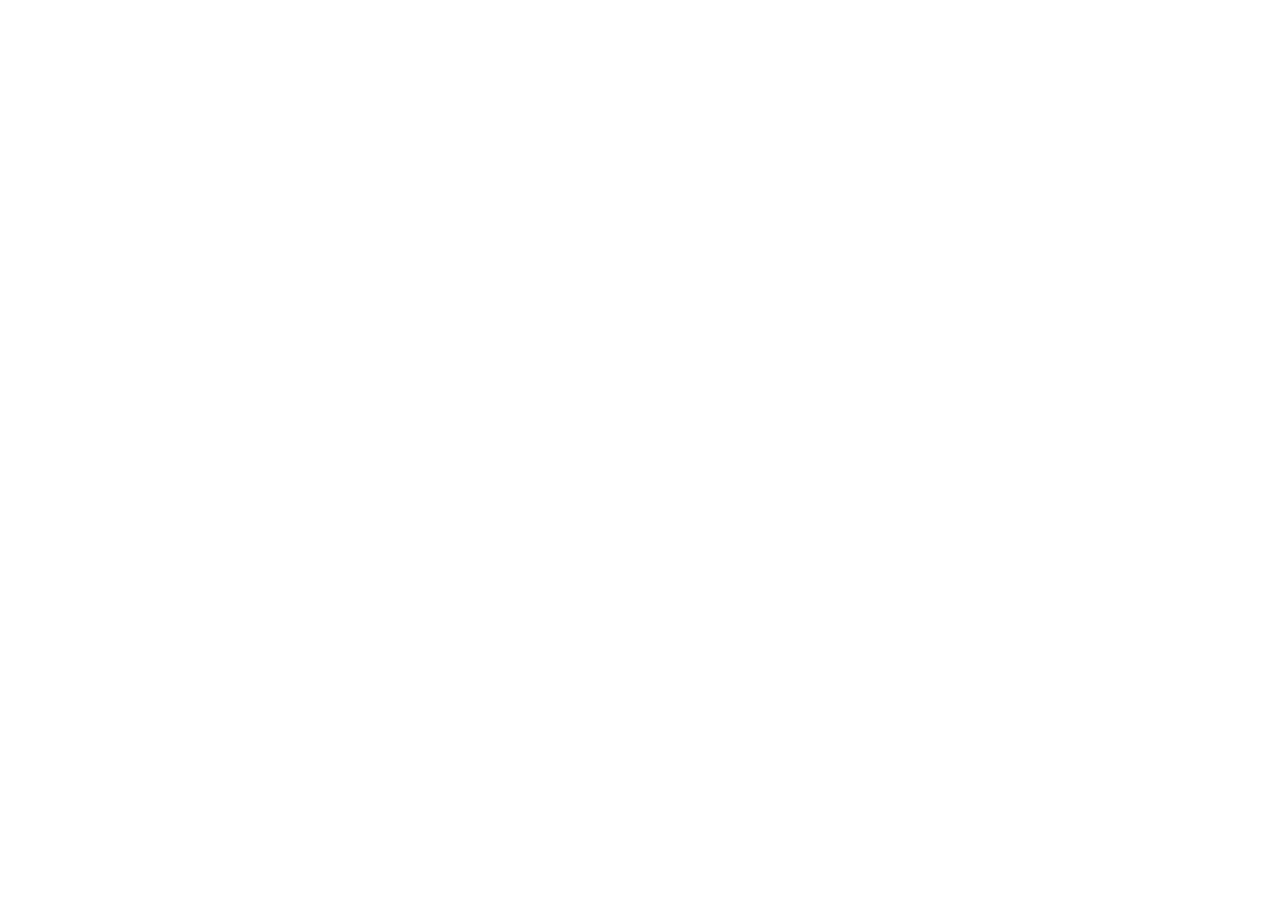
==== index.html @ 51a58aec "Publish BarLock main site and about page" ====
<!doctype html>
<html lang="en">
<head>
  <meta charset="utf-8">
  <meta name="viewport" content="width=device-width, initial-scale=1">
  <meta http-equiv="refresh" content="0;url=https://survey.barlock.fitness/">
  <link rel="canonical" href="https://survey.barlock.fitness/">
  <title>BarLock</title>
</head>
<body>
  <p>Taking you to <a href="https://survey.barlock.fitness/">BarLock Survey</a>.</p>
</body>
</html>
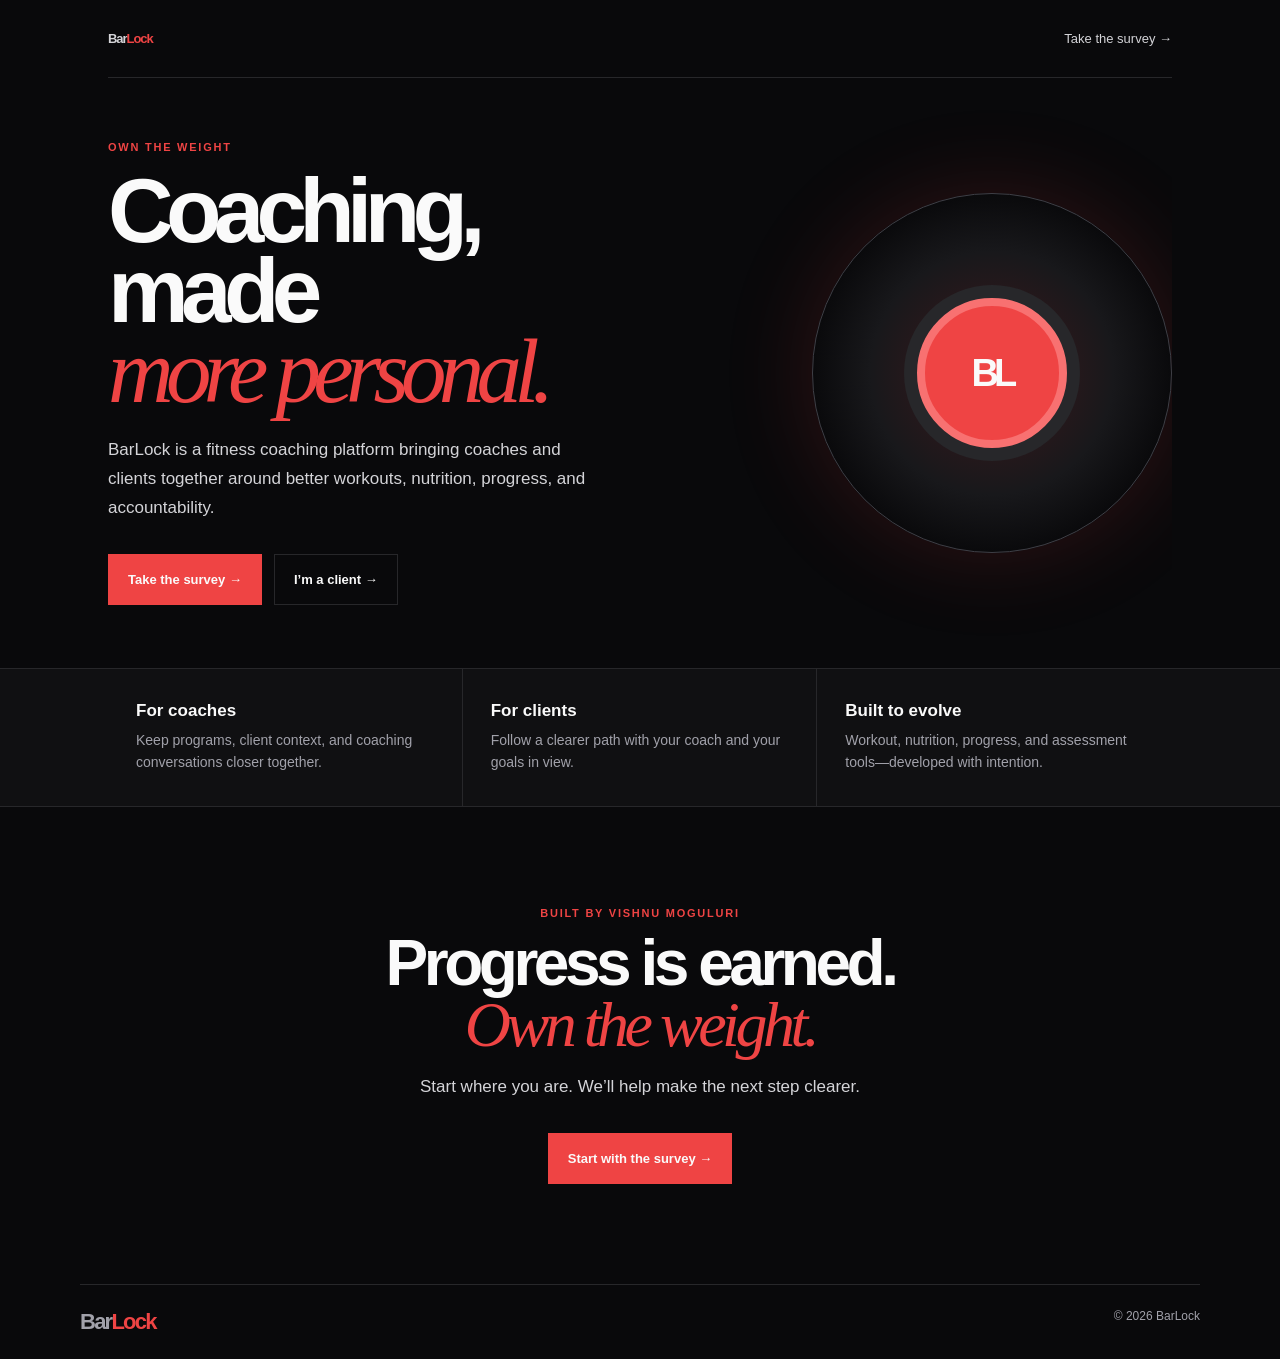
==== commit a6525ff9: "Simplify BarLock to a single landing page" ====
--- a/index.html
+++ b/index.html
@@ -1,13 +1,4 @@
 <!doctype html>
-<html lang="en">
-<head>
-  <meta charset="utf-8">
-  <meta name="viewport" content="width=device-width, initial-scale=1">
-  <meta http-equiv="refresh" content="0;url=https://survey.barlock.fitness/">
-  <link rel="canonical" href="https://survey.barlock.fitness/">
-  <title>BarLock</title>
-</head>
-<body>
-  <p>Taking you to <a href="https://survey.barlock.fitness/">BarLock Survey</a>.</p>
-</body>
-</html>
+<html lang="en"><head><meta charset="utf-8"><meta name="viewport" content="width=device-width,initial-scale=1"><meta name="description" content="BarLock connects coaches and clients around the work that matters."><title>BarLock — Own the Weight</title><style>
+:root{--bg:#09090b;--card:#18181b;--border:#27272a;--red:#ef4444;--white:#fafafa;--muted:#a1a1aa;color-scheme:dark}*{box-sizing:border-box}html{scroll-behavior:smooth}body{margin:0;background:var(--bg);color:var(--white);font-family:Arial,Helvetica,sans-serif}a{color:inherit;text-decoration:none}.wrap{max-width:1120px;margin:auto;padding:0 28px}.nav{height:78px;display:flex;justify-content:space-between;align-items:center;border-bottom:1px solid var(--border)}.brand{font-weight:900;font-size:22px;letter-spacing:-.08em}.brand b{color:var(--red)}.nav a{font-size:13px;color:#d4d4d8}.hero{min-height:590px;display:grid;grid-template-columns:1.1fr .9fr;align-items:center;gap:40px;position:relative;overflow:hidden}.tag{color:var(--red);font-size:11px;letter-spacing:.16em;font-weight:800}.hero h1{font-size:clamp(54px,7.1vw,102px);letter-spacing:-.085em;line-height:.88;margin:18px 0 24px}.hero h1 em{color:var(--red);font-family:Georgia,serif;font-weight:400}.hero p,.closing p{color:#d4d4d8;line-height:1.7;max-width:480px;font-size:17px}.buttons{display:flex;flex-wrap:wrap;gap:12px;margin-top:31px}.button{display:inline-flex;align-items:center;justify-content:center;min-height:51px;padding:0 19px;border:1px solid var(--border);font-size:13px;font-weight:800}.primary{background:var(--red);border-color:var(--red)}.secondary:hover{border-color:#71717a}.visual{width:min(360px,100%);aspect-ratio:1;justify-self:end;border:1px solid #3f3f46;border-radius:50%;display:grid;place-items:center;background:radial-gradient(circle,#3f181c 0,#18181b 48%,#09090b 72%);box-shadow:0 0 90px #ef44442b}.disc{width:150px;height:150px;border-radius:50%;border:8px solid #f87171;box-shadow:0 0 0 13px #27272a;display:grid;place-items:center;background:var(--red);font-size:38px;font-weight:900;letter-spacing:-.13em}.strip{border-top:1px solid var(--border);border-bottom:1px solid var(--border);background:#101012}.features{display:grid;grid-template-columns:repeat(3,1fr);gap:0}.feature{padding:32px 28px;border-right:1px solid var(--border)}.feature:last-child{border:0}.feature strong{display:block;font-size:17px;margin-bottom:8px}.feature p{margin:0;color:var(--muted);line-height:1.6;font-size:14px}.closing{text-align:center;padding:100px 0}.closing h2{font-size:clamp(42px,5vw,70px);letter-spacing:-.07em;line-height:.95;margin:14px 0 18px}.closing h2 em{color:var(--red);font-family:Georgia,serif;font-weight:400}.closing p{margin:0 auto}.closing .buttons{justify-content:center}.footer{border-top:1px solid var(--border);padding:24px 0;color:var(--muted);font-size:12px;display:flex;justify-content:space-between}@media(max-width:700px){.wrap{padding:0 20px}.hero{display:block;padding:80px 0 70px;min-height:0}.visual{margin:50px auto 0;justify-self:auto;width:250px}.features{grid-template-columns:1fr}.feature{border-right:0;border-bottom:1px solid var(--border);padding:28px 0}.closing{padding:75px 0}.footer{gap:10px;flex-direction:column}.buttons{flex-direction:column}.button{width:100%}}
+</style></head><body><div class="wrap"><header class="nav"><a class="brand" href="/">Bar<b>Lock</b></a><a href="https://survey.barlock.fitness/">Take the survey →</a></header><main><section class="hero"><div><div class="tag">OWN THE WEIGHT</div><h1>Coaching, made<br><em>more personal.</em></h1><p>BarLock is a fitness coaching platform bringing coaches and clients together around better workouts, nutrition, progress, and accountability.</p><div class="buttons"><a class="button primary" href="https://survey.barlock.fitness/">Take the survey →</a><a class="button secondary" href="https://newclient.barlock.fitness">I’m a client →</a></div></div><div class="visual" aria-hidden="true"><div class="disc">BL</div></div></section></main></div><section class="strip"><div class="wrap features"><article class="feature"><strong>For coaches</strong><p>Keep programs, client context, and coaching conversations closer together.</p></article><article class="feature"><strong>For clients</strong><p>Follow a clearer path with your coach and your goals in view.</p></article><article class="feature"><strong>Built to evolve</strong><p>Workout, nutrition, progress, and assessment tools—developed with intention.</p></article></div></section><section class="wrap closing"><div class="tag">BUILT BY VISHNU MOGULURI</div><h2>Progress is earned.<br><em>Own the weight.</em></h2><p>Start where you are. We’ll help make the next step clearer.</p><div class="buttons"><a class="button primary" href="https://survey.barlock.fitness/">Start with the survey →</a></div></section><footer class="wrap footer"><span class="brand">Bar<b>Lock</b></span><span>© 2026 BarLock</span></footer></body></html>
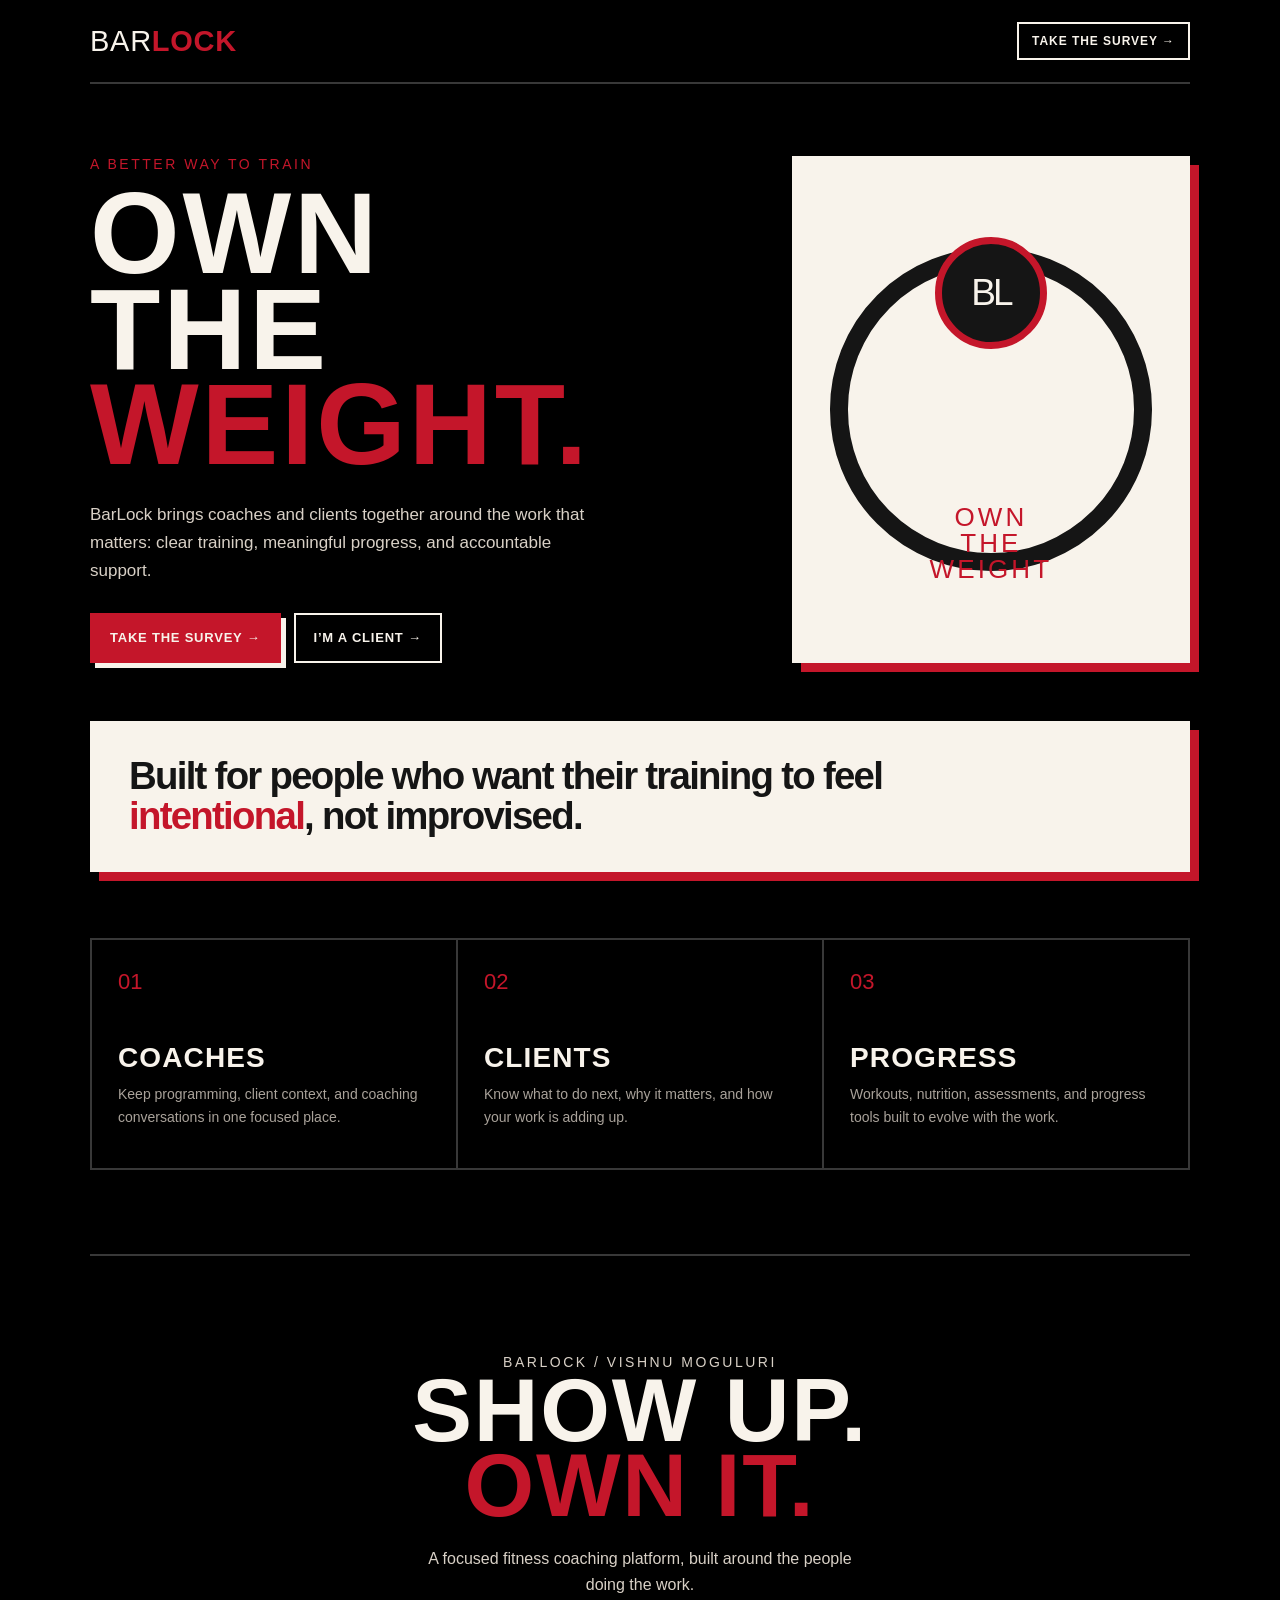
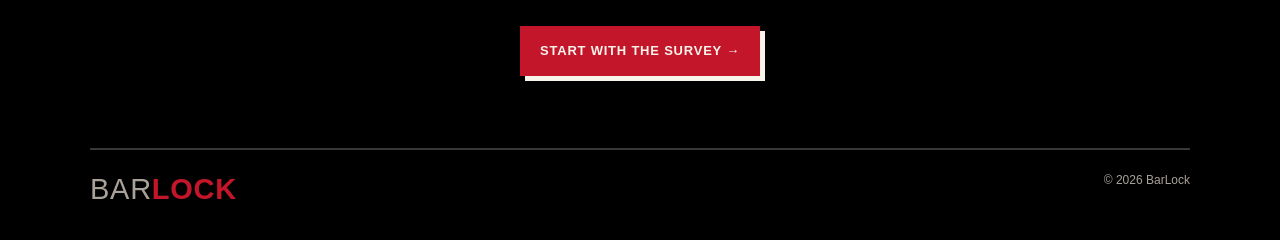
==== commit b17a567f: "Apply industrial BarLock landing design" ====
--- a/index.html
+++ b/index.html
@@ -1,4 +1,24 @@
 <!doctype html>
-<html lang="en"><head><meta charset="utf-8"><meta name="viewport" content="width=device-width,initial-scale=1"><meta name="description" content="BarLock connects coaches and clients around the work that matters."><title>BarLock — Own the Weight</title><style>
-:root{--bg:#09090b;--card:#18181b;--border:#27272a;--red:#ef4444;--white:#fafafa;--muted:#a1a1aa;color-scheme:dark}*{box-sizing:border-box}html{scroll-behavior:smooth}body{margin:0;background:var(--bg);color:var(--white);font-family:Arial,Helvetica,sans-serif}a{color:inherit;text-decoration:none}.wrap{max-width:1120px;margin:auto;padding:0 28px}.nav{height:78px;display:flex;justify-content:space-between;align-items:center;border-bottom:1px solid var(--border)}.brand{font-weight:900;font-size:22px;letter-spacing:-.08em}.brand b{color:var(--red)}.nav a{font-size:13px;color:#d4d4d8}.hero{min-height:590px;display:grid;grid-template-columns:1.1fr .9fr;align-items:center;gap:40px;position:relative;overflow:hidden}.tag{color:var(--red);font-size:11px;letter-spacing:.16em;font-weight:800}.hero h1{font-size:clamp(54px,7.1vw,102px);letter-spacing:-.085em;line-height:.88;margin:18px 0 24px}.hero h1 em{color:var(--red);font-family:Georgia,serif;font-weight:400}.hero p,.closing p{color:#d4d4d8;line-height:1.7;max-width:480px;font-size:17px}.buttons{display:flex;flex-wrap:wrap;gap:12px;margin-top:31px}.button{display:inline-flex;align-items:center;justify-content:center;min-height:51px;padding:0 19px;border:1px solid var(--border);font-size:13px;font-weight:800}.primary{background:var(--red);border-color:var(--red)}.secondary:hover{border-color:#71717a}.visual{width:min(360px,100%);aspect-ratio:1;justify-self:end;border:1px solid #3f3f46;border-radius:50%;display:grid;place-items:center;background:radial-gradient(circle,#3f181c 0,#18181b 48%,#09090b 72%);box-shadow:0 0 90px #ef44442b}.disc{width:150px;height:150px;border-radius:50%;border:8px solid #f87171;box-shadow:0 0 0 13px #27272a;display:grid;place-items:center;background:var(--red);font-size:38px;font-weight:900;letter-spacing:-.13em}.strip{border-top:1px solid var(--border);border-bottom:1px solid var(--border);background:#101012}.features{display:grid;grid-template-columns:repeat(3,1fr);gap:0}.feature{padding:32px 28px;border-right:1px solid var(--border)}.feature:last-child{border:0}.feature strong{display:block;font-size:17px;margin-bottom:8px}.feature p{margin:0;color:var(--muted);line-height:1.6;font-size:14px}.closing{text-align:center;padding:100px 0}.closing h2{font-size:clamp(42px,5vw,70px);letter-spacing:-.07em;line-height:.95;margin:14px 0 18px}.closing h2 em{color:var(--red);font-family:Georgia,serif;font-weight:400}.closing p{margin:0 auto}.closing .buttons{justify-content:center}.footer{border-top:1px solid var(--border);padding:24px 0;color:var(--muted);font-size:12px;display:flex;justify-content:space-between}@media(max-width:700px){.wrap{padding:0 20px}.hero{display:block;padding:80px 0 70px;min-height:0}.visual{margin:50px auto 0;justify-self:auto;width:250px}.features{grid-template-columns:1fr}.feature{border-right:0;border-bottom:1px solid var(--border);padding:28px 0}.closing{padding:75px 0}.footer{gap:10px;flex-direction:column}.buttons{flex-direction:column}.button{width:100%}}
-</style></head><body><div class="wrap"><header class="nav"><a class="brand" href="/">Bar<b>Lock</b></a><a href="https://survey.barlock.fitness/">Take the survey →</a></header><main><section class="hero"><div><div class="tag">OWN THE WEIGHT</div><h1>Coaching, made<br><em>more personal.</em></h1><p>BarLock is a fitness coaching platform bringing coaches and clients together around better workouts, nutrition, progress, and accountability.</p><div class="buttons"><a class="button primary" href="https://survey.barlock.fitness/">Take the survey →</a><a class="button secondary" href="https://newclient.barlock.fitness">I’m a client →</a></div></div><div class="visual" aria-hidden="true"><div class="disc">BL</div></div></section></main></div><section class="strip"><div class="wrap features"><article class="feature"><strong>For coaches</strong><p>Keep programs, client context, and coaching conversations closer together.</p></article><article class="feature"><strong>For clients</strong><p>Follow a clearer path with your coach and your goals in view.</p></article><article class="feature"><strong>Built to evolve</strong><p>Workout, nutrition, progress, and assessment tools—developed with intention.</p></article></div></section><section class="wrap closing"><div class="tag">BUILT BY VISHNU MOGULURI</div><h2>Progress is earned.<br><em>Own the weight.</em></h2><p>Start where you are. We’ll help make the next step clearer.</p><div class="buttons"><a class="button primary" href="https://survey.barlock.fitness/">Start with the survey →</a></div></section><footer class="wrap footer"><span class="brand">Bar<b>Lock</b></span><span>© 2026 BarLock</span></footer></body></html>
+<html lang="en">
+<head>
+  <meta charset="utf-8">
+  <meta name="viewport" content="width=device-width,initial-scale=1">
+  <meta name="description" content="BarLock connects coaches and clients around the work that matters.">
+  <title>BarLock — Own the Weight</title>
+  <style>
+    :root{--ink:#151515;--cream:#f8f3eb;--muted:#a9a29a;--line:#383838;--red:#c4162a;--black:#000;--shadow:9px 9px 0 var(--red)}
+    *{box-sizing:border-box}body{margin:0;background:var(--black);color:var(--cream);font-family:Arial,Helvetica,sans-serif}.shell{width:min(1100px,calc(100% - 36px));margin:auto}.nav{height:84px;display:flex;align-items:center;justify-content:space-between;border-bottom:2px solid var(--line)}a{color:inherit;text-decoration:none}.brand,.eyebrow,h1,h2,.number{font-family:Impact,Haettenschweiler,"Arial Narrow Bold",sans-serif}.brand{font-size:29px;letter-spacing:.025em;text-transform:uppercase}.brand b{color:var(--red)}.nav-link{border:2px solid var(--cream);padding:10px 13px;font-size:12px;font-weight:800;letter-spacing:.08em;text-transform:uppercase}.nav-link:hover{background:var(--cream);color:var(--ink)}.hero{display:grid;grid-template-columns:1.25fr .75fr;gap:38px;align-items:end;padding:72px 0 58px}.eyebrow{margin:0 0 14px;color:var(--red);font-size:14px;letter-spacing:.18em;text-transform:uppercase}h1{font-size:clamp(66px,9vw,132px);font-weight:900;letter-spacing:.025em;line-height:.83;margin:0;text-transform:uppercase}h1 span{color:var(--red)}.lede{max-width:520px;color:#d8d0c6;font-size:17px;line-height:1.65;margin:28px 0 0}.actions{display:flex;flex-wrap:wrap;gap:13px;margin-top:28px}.button{border:2px solid var(--cream);display:inline-flex;align-items:center;justify-content:center;min-height:50px;padding:0 18px;font-size:13px;font-weight:900;letter-spacing:.06em;text-transform:uppercase}.button.primary{background:var(--red);border-color:var(--red);box-shadow:5px 5px 0 var(--cream)}.button.primary:hover{background:#e02a3e}.button.secondary:hover{background:var(--cream);color:var(--ink)}.hero-mark{align-self:stretch;background:var(--cream);border:3px solid var(--cream);box-shadow:var(--shadow);display:grid;min-height:345px;place-items:center;position:relative;color:var(--ink);overflow:hidden}.hero-mark:before{content:"";width:73%;aspect-ratio:1;border:18px solid var(--ink);border-radius:50%;position:absolute}.hero-mark:after{content:"OWN\A THE\A WEIGHT";white-space:pre;text-align:center;color:var(--red);font:26px/1 Impact,Haettenschweiler,"Arial Narrow Bold",sans-serif;letter-spacing:.12em;z-index:1}.bl{z-index:2;background:var(--ink);color:var(--cream);border:7px solid var(--red);border-radius:50%;width:112px;aspect-ratio:1;display:grid;place-items:center;font:37px Impact,Haettenschweiler,"Arial Narrow Bold",sans-serif;letter-spacing:-.08em}.statement{background:var(--cream);color:var(--ink);border:3px solid var(--cream);box-shadow:var(--shadow);padding:32px 36px;margin:0 0 66px}.statement p{font-size:clamp(24px,3vw,39px);font-weight:800;letter-spacing:-.045em;line-height:1.05;margin:0;max-width:850px}.statement p span{color:var(--red)}.grid{display:grid;grid-template-columns:repeat(3,1fr);border-top:2px solid var(--line);border-left:2px solid var(--line);margin-bottom:84px}.card{border-right:2px solid var(--line);border-bottom:2px solid var(--line);padding:29px 26px 33px;min-height:230px}.number{color:var(--red);font-size:22px}.card h2{font-size:28px;letter-spacing:.04em;text-transform:uppercase;margin:47px 0 9px}.card p{color:var(--muted);font-size:14px;line-height:1.65;margin:0}.final{border-top:2px solid var(--line);padding:72px 0;text-align:center}.final h2{font-size:clamp(52px,7vw,90px);letter-spacing:.02em;line-height:.84;text-transform:uppercase;margin:0}.final h2 span{color:var(--red)}.final p{color:#d8d0c6;margin:23px auto 0;max-width:450px;line-height:1.6}.final .actions{justify-content:center}.footer{border-top:2px solid var(--line);display:flex;justify-content:space-between;padding:23px 0 34px;color:var(--muted);font-size:12px}@media(max-width:700px){.shell{width:min(100% - 24px,1100px)}.nav{height:70px}.brand{font-size:24px}.nav-link{padding:8px;font-size:10px}.hero{grid-template-columns:1fr;padding:53px 0}.hero-mark{min-height:250px;box-shadow:6px 6px 0 var(--red)}h1{font-size:clamp(57px,18vw,90px)}.statement{padding:25px;margin-bottom:50px;box-shadow:6px 6px 0 var(--red)}.grid{grid-template-columns:1fr;margin-bottom:60px}.card{min-height:0}.card h2{margin-top:25px}.actions{flex-direction:column}.final{padding:60px 0}.footer{gap:10px;flex-direction:column}}
+  </style>
+</head>
+<body>
+  <div class="shell">
+    <header class="nav"><a class="brand" href="/">Bar<b>Lock</b></a><a class="nav-link" href="https://survey.barlock.fitness/">Take the survey →</a></header>
+    <main>
+      <section class="hero"><div><p class="eyebrow">A better way to train</p><h1>Own<br>the <span>weight.</span></h1><p class="lede">BarLock brings coaches and clients together around the work that matters: clear training, meaningful progress, and accountable support.</p><div class="actions"><a class="button primary" href="https://survey.barlock.fitness/">Take the survey →</a><a class="button secondary" href="https://newclient.barlock.fitness">I’m a client →</a></div></div><div class="hero-mark" aria-hidden="true"><span class="bl">BL</span></div></section>
+      <section class="statement"><p>Built for people who want their training to feel <span>intentional</span>, not improvised.</p></section>
+      <section class="grid" aria-label="What BarLock is built for"><article class="card"><div class="number">01</div><h2>Coaches</h2><p>Keep programming, client context, and coaching conversations in one focused place.</p></article><article class="card"><div class="number">02</div><h2>Clients</h2><p>Know what to do next, why it matters, and how your work is adding up.</p></article><article class="card"><div class="number">03</div><h2>Progress</h2><p>Workouts, nutrition, assessments, and progress tools built to evolve with the work.</p></article></section>
+      <section class="final"><p class="eyebrow">BarLock / Vishnu Moguluri</p><h2>Show up.<br><span>Own it.</span></h2><p>A focused fitness coaching platform, built around the people doing the work.</p><div class="actions"><a class="button primary" href="https://survey.barlock.fitness/">Start with the survey →</a></div></section>
+    </main>
+    <footer class="footer"><span class="brand">Bar<b>Lock</b></span><span>© 2026 BarLock</span></footer>
+  </div>
+</body></html>
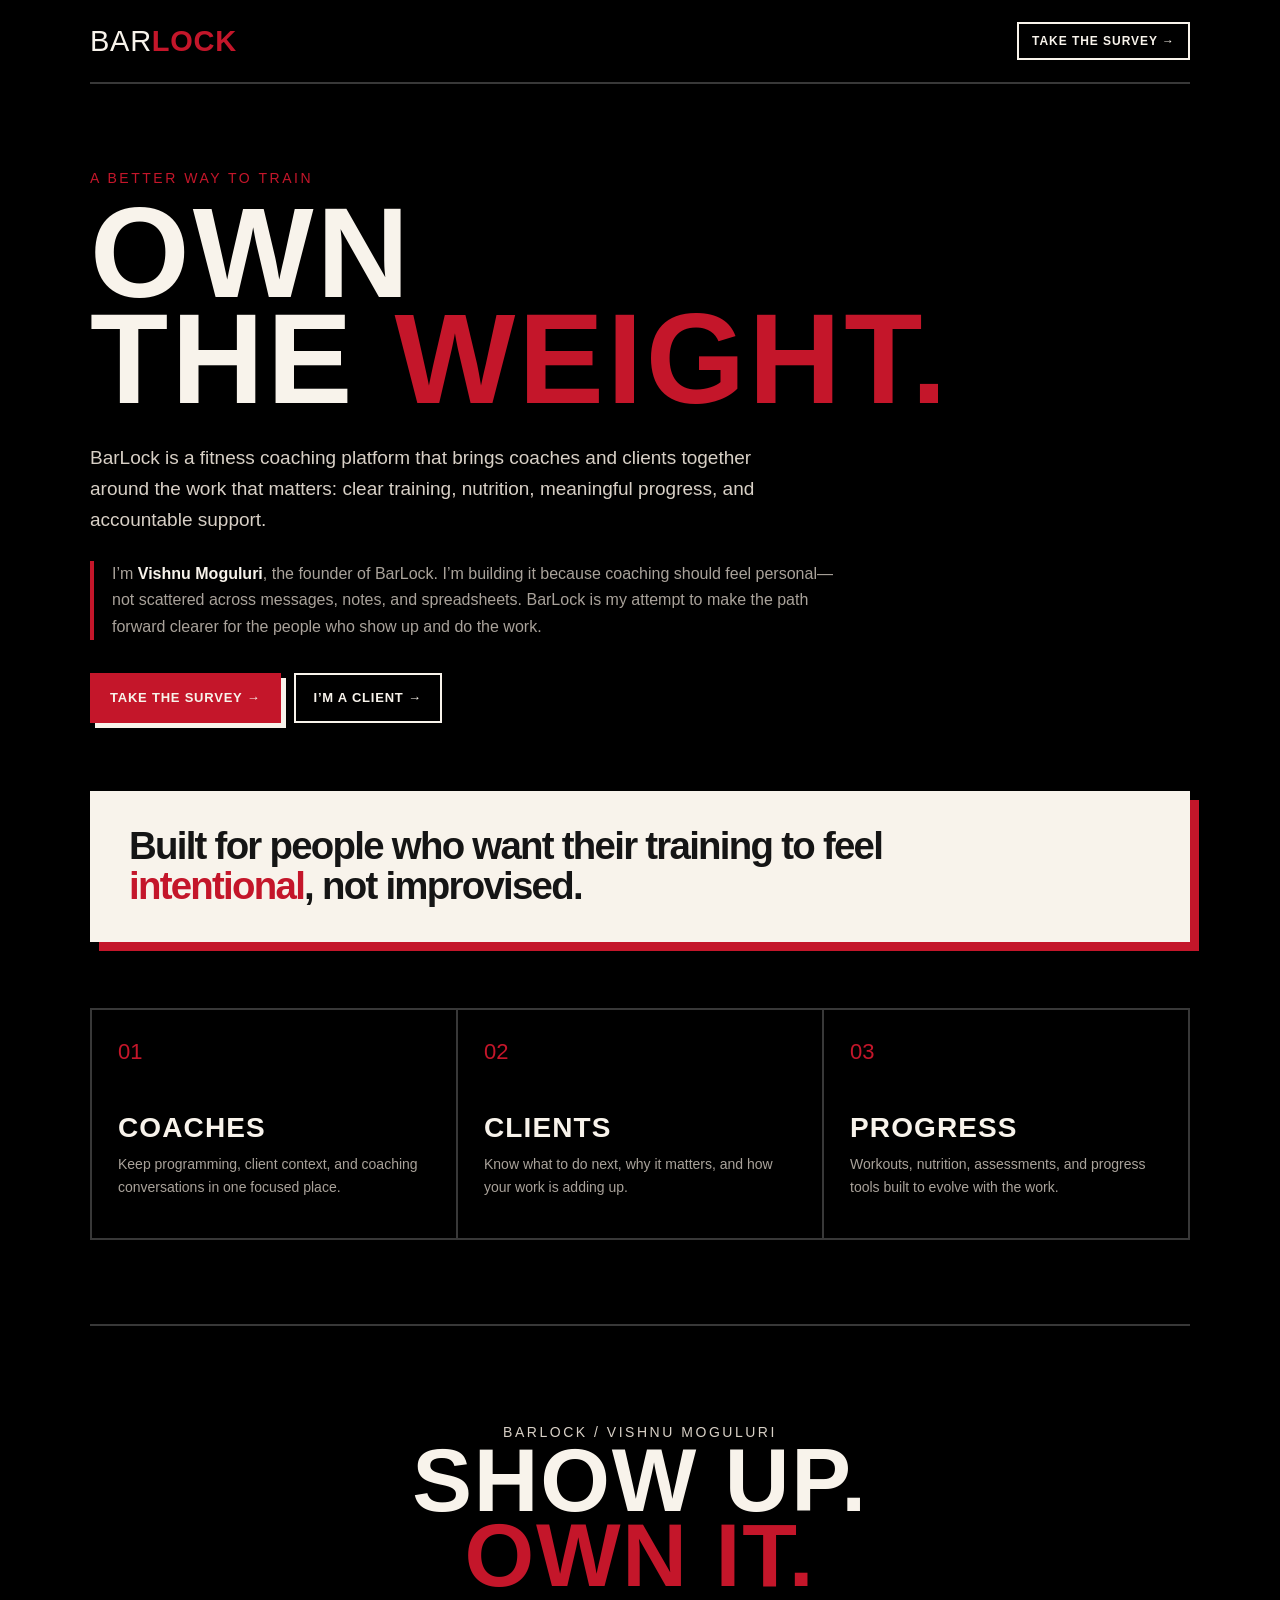
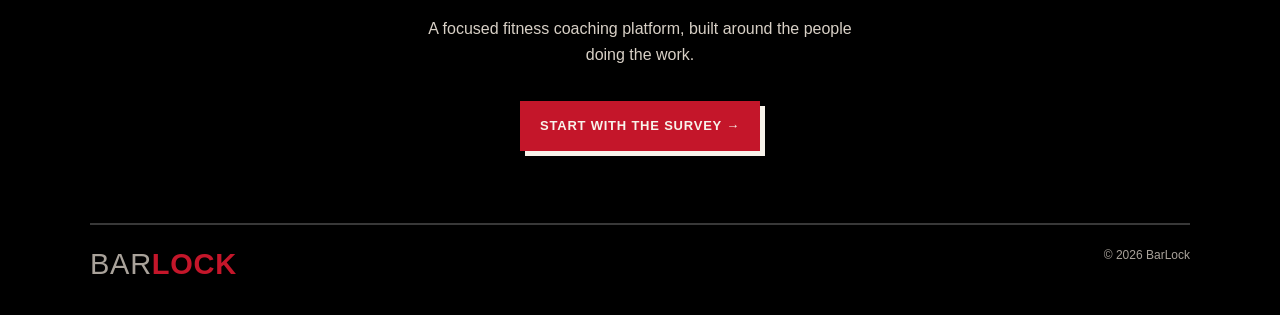
==== commit fcfd5c6a: "Simplify hero and add founder story" ====
--- a/index.html
+++ b/index.html
@@ -1,24 +1,4 @@
 <!doctype html>
-<html lang="en">
-<head>
-  <meta charset="utf-8">
-  <meta name="viewport" content="width=device-width,initial-scale=1">
-  <meta name="description" content="BarLock connects coaches and clients around the work that matters.">
-  <title>BarLock — Own the Weight</title>
-  <style>
-    :root{--ink:#151515;--cream:#f8f3eb;--muted:#a9a29a;--line:#383838;--red:#c4162a;--black:#000;--shadow:9px 9px 0 var(--red)}
-    *{box-sizing:border-box}body{margin:0;background:var(--black);color:var(--cream);font-family:Arial,Helvetica,sans-serif}.shell{width:min(1100px,calc(100% - 36px));margin:auto}.nav{height:84px;display:flex;align-items:center;justify-content:space-between;border-bottom:2px solid var(--line)}a{color:inherit;text-decoration:none}.brand,.eyebrow,h1,h2,.number{font-family:Impact,Haettenschweiler,"Arial Narrow Bold",sans-serif}.brand{font-size:29px;letter-spacing:.025em;text-transform:uppercase}.brand b{color:var(--red)}.nav-link{border:2px solid var(--cream);padding:10px 13px;font-size:12px;font-weight:800;letter-spacing:.08em;text-transform:uppercase}.nav-link:hover{background:var(--cream);color:var(--ink)}.hero{display:grid;grid-template-columns:1.25fr .75fr;gap:38px;align-items:end;padding:72px 0 58px}.eyebrow{margin:0 0 14px;color:var(--red);font-size:14px;letter-spacing:.18em;text-transform:uppercase}h1{font-size:clamp(66px,9vw,132px);font-weight:900;letter-spacing:.025em;line-height:.83;margin:0;text-transform:uppercase}h1 span{color:var(--red)}.lede{max-width:520px;color:#d8d0c6;font-size:17px;line-height:1.65;margin:28px 0 0}.actions{display:flex;flex-wrap:wrap;gap:13px;margin-top:28px}.button{border:2px solid var(--cream);display:inline-flex;align-items:center;justify-content:center;min-height:50px;padding:0 18px;font-size:13px;font-weight:900;letter-spacing:.06em;text-transform:uppercase}.button.primary{background:var(--red);border-color:var(--red);box-shadow:5px 5px 0 var(--cream)}.button.primary:hover{background:#e02a3e}.button.secondary:hover{background:var(--cream);color:var(--ink)}.hero-mark{align-self:stretch;background:var(--cream);border:3px solid var(--cream);box-shadow:var(--shadow);display:grid;min-height:345px;place-items:center;position:relative;color:var(--ink);overflow:hidden}.hero-mark:before{content:"";width:73%;aspect-ratio:1;border:18px solid var(--ink);border-radius:50%;position:absolute}.hero-mark:after{content:"OWN\A THE\A WEIGHT";white-space:pre;text-align:center;color:var(--red);font:26px/1 Impact,Haettenschweiler,"Arial Narrow Bold",sans-serif;letter-spacing:.12em;z-index:1}.bl{z-index:2;background:var(--ink);color:var(--cream);border:7px solid var(--red);border-radius:50%;width:112px;aspect-ratio:1;display:grid;place-items:center;font:37px Impact,Haettenschweiler,"Arial Narrow Bold",sans-serif;letter-spacing:-.08em}.statement{background:var(--cream);color:var(--ink);border:3px solid var(--cream);box-shadow:var(--shadow);padding:32px 36px;margin:0 0 66px}.statement p{font-size:clamp(24px,3vw,39px);font-weight:800;letter-spacing:-.045em;line-height:1.05;margin:0;max-width:850px}.statement p span{color:var(--red)}.grid{display:grid;grid-template-columns:repeat(3,1fr);border-top:2px solid var(--line);border-left:2px solid var(--line);margin-bottom:84px}.card{border-right:2px solid var(--line);border-bottom:2px solid var(--line);padding:29px 26px 33px;min-height:230px}.number{color:var(--red);font-size:22px}.card h2{font-size:28px;letter-spacing:.04em;text-transform:uppercase;margin:47px 0 9px}.card p{color:var(--muted);font-size:14px;line-height:1.65;margin:0}.final{border-top:2px solid var(--line);padding:72px 0;text-align:center}.final h2{font-size:clamp(52px,7vw,90px);letter-spacing:.02em;line-height:.84;text-transform:uppercase;margin:0}.final h2 span{color:var(--red)}.final p{color:#d8d0c6;margin:23px auto 0;max-width:450px;line-height:1.6}.final .actions{justify-content:center}.footer{border-top:2px solid var(--line);display:flex;justify-content:space-between;padding:23px 0 34px;color:var(--muted);font-size:12px}@media(max-width:700px){.shell{width:min(100% - 24px,1100px)}.nav{height:70px}.brand{font-size:24px}.nav-link{padding:8px;font-size:10px}.hero{grid-template-columns:1fr;padding:53px 0}.hero-mark{min-height:250px;box-shadow:6px 6px 0 var(--red)}h1{font-size:clamp(57px,18vw,90px)}.statement{padding:25px;margin-bottom:50px;box-shadow:6px 6px 0 var(--red)}.grid{grid-template-columns:1fr;margin-bottom:60px}.card{min-height:0}.card h2{margin-top:25px}.actions{flex-direction:column}.final{padding:60px 0}.footer{gap:10px;flex-direction:column}}
-  </style>
-</head>
-<body>
-  <div class="shell">
-    <header class="nav"><a class="brand" href="/">Bar<b>Lock</b></a><a class="nav-link" href="https://survey.barlock.fitness/">Take the survey →</a></header>
-    <main>
-      <section class="hero"><div><p class="eyebrow">A better way to train</p><h1>Own<br>the <span>weight.</span></h1><p class="lede">BarLock brings coaches and clients together around the work that matters: clear training, meaningful progress, and accountable support.</p><div class="actions"><a class="button primary" href="https://survey.barlock.fitness/">Take the survey →</a><a class="button secondary" href="https://newclient.barlock.fitness">I’m a client →</a></div></div><div class="hero-mark" aria-hidden="true"><span class="bl">BL</span></div></section>
-      <section class="statement"><p>Built for people who want their training to feel <span>intentional</span>, not improvised.</p></section>
-      <section class="grid" aria-label="What BarLock is built for"><article class="card"><div class="number">01</div><h2>Coaches</h2><p>Keep programming, client context, and coaching conversations in one focused place.</p></article><article class="card"><div class="number">02</div><h2>Clients</h2><p>Know what to do next, why it matters, and how your work is adding up.</p></article><article class="card"><div class="number">03</div><h2>Progress</h2><p>Workouts, nutrition, assessments, and progress tools built to evolve with the work.</p></article></section>
-      <section class="final"><p class="eyebrow">BarLock / Vishnu Moguluri</p><h2>Show up.<br><span>Own it.</span></h2><p>A focused fitness coaching platform, built around the people doing the work.</p><div class="actions"><a class="button primary" href="https://survey.barlock.fitness/">Start with the survey →</a></div></section>
-    </main>
-    <footer class="footer"><span class="brand">Bar<b>Lock</b></span><span>© 2026 BarLock</span></footer>
-  </div>
-</body></html>
+<html lang="en"><head><meta charset="utf-8"><meta name="viewport" content="width=device-width,initial-scale=1"><meta name="description" content="BarLock connects coaches and clients around the work that matters."><title>BarLock — Own the Weight</title><style>
+:root{--ink:#151515;--cream:#f8f3eb;--muted:#a9a29a;--line:#383838;--red:#c4162a;--black:#000;--shadow:9px 9px 0 var(--red)}*{box-sizing:border-box}body{margin:0;background:var(--black);color:var(--cream);font-family:Arial,Helvetica,sans-serif}.shell{width:min(1100px,calc(100% - 36px));margin:auto}.nav{height:84px;display:flex;align-items:center;justify-content:space-between;border-bottom:2px solid var(--line)}a{color:inherit;text-decoration:none}.brand,.eyebrow,h1,h2,.number{font-family:Impact,Haettenschweiler,"Arial Narrow Bold",sans-serif}.brand{font-size:29px;letter-spacing:.025em;text-transform:uppercase}.brand b{color:var(--red)}.nav-link{border:2px solid var(--cream);padding:10px 13px;font-size:12px;font-weight:800;letter-spacing:.08em;text-transform:uppercase}.nav-link:hover{background:var(--cream);color:var(--ink)}.hero{padding:86px 0 68px;max-width:900px}.eyebrow{margin:0 0 14px;color:var(--red);font-size:14px;letter-spacing:.18em;text-transform:uppercase}h1{font-size:clamp(66px,10vw,142px);font-weight:900;letter-spacing:.025em;line-height:.83;margin:0;text-transform:uppercase}h1 span{color:var(--red)}.lede{max-width:690px;color:#d8d0c6;font-size:19px;line-height:1.62;margin:31px 0 0}.founder-note{border-left:4px solid var(--red);color:var(--muted);font-size:16px;line-height:1.65;max-width:760px;margin:25px 0 0;padding-left:18px}.founder-note strong{color:var(--cream)}.actions{display:flex;flex-wrap:wrap;gap:13px;margin-top:33px}.button{border:2px solid var(--cream);display:inline-flex;align-items:center;justify-content:center;min-height:50px;padding:0 18px;font-size:13px;font-weight:900;letter-spacing:.06em;text-transform:uppercase}.button.primary{background:var(--red);border-color:var(--red);box-shadow:5px 5px 0 var(--cream)}.button.primary:hover{background:#e02a3e}.button.secondary:hover{background:var(--cream);color:var(--ink)}.statement{background:var(--cream);color:var(--ink);border:3px solid var(--cream);box-shadow:var(--shadow);padding:32px 36px;margin:0 0 66px}.statement p{font-size:clamp(24px,3vw,39px);font-weight:800;letter-spacing:-.045em;line-height:1.05;margin:0;max-width:850px}.statement p span{color:var(--red)}.grid{display:grid;grid-template-columns:repeat(3,1fr);border-top:2px solid var(--line);border-left:2px solid var(--line);margin-bottom:84px}.card{border-right:2px solid var(--line);border-bottom:2px solid var(--line);padding:29px 26px 33px;min-height:230px}.number{color:var(--red);font-size:22px}.card h2{font-size:28px;letter-spacing:.04em;text-transform:uppercase;margin:47px 0 9px}.card p{color:var(--muted);font-size:14px;line-height:1.65;margin:0}.final{border-top:2px solid var(--line);padding:72px 0;text-align:center}.final h2{font-size:clamp(52px,7vw,90px);letter-spacing:.02em;line-height:.84;text-transform:uppercase;margin:0}.final h2 span{color:var(--red)}.final p{color:#d8d0c6;margin:23px auto 0;max-width:450px;line-height:1.6}.final .actions{justify-content:center}.footer{border-top:2px solid var(--line);display:flex;justify-content:space-between;padding:23px 0 34px;color:var(--muted);font-size:12px}@media(max-width:700px){.shell{width:min(100% - 24px,1100px)}.nav{height:70px}.brand{font-size:24px}.nav-link{padding:8px;font-size:10px}.hero{padding:60px 0 55px}h1{font-size:clamp(58px,18vw,90px)}.lede{font-size:17px}.founder-note{font-size:15px}.statement{padding:25px;margin-bottom:50px;box-shadow:6px 6px 0 var(--red)}.grid{grid-template-columns:1fr;margin-bottom:60px}.card{min-height:0}.card h2{margin-top:25px}.actions{flex-direction:column}.final{padding:60px 0}.footer{gap:10px;flex-direction:column}}
+</style></head><body><div class="shell"><header class="nav"><a class="brand" href="/">Bar<b>Lock</b></a><a class="nav-link" href="https://survey.barlock.fitness/">Take the survey →</a></header><main><section class="hero"><p class="eyebrow">A better way to train</p><h1>Own<br>the <span>weight.</span></h1><p class="lede">BarLock is a fitness coaching platform that brings coaches and clients together around the work that matters: clear training, nutrition, meaningful progress, and accountable support.</p><p class="founder-note">I’m <strong>Vishnu Moguluri</strong>, the founder of BarLock. I’m building it because coaching should feel personal—not scattered across messages, notes, and spreadsheets. BarLock is my attempt to make the path forward clearer for the people who show up and do the work.</p><div class="actions"><a class="button primary" href="https://survey.barlock.fitness/">Take the survey →</a><a class="button secondary" href="https://newclient.barlock.fitness">I’m a client →</a></div></section><section class="statement"><p>Built for people who want their training to feel <span>intentional</span>, not improvised.</p></section><section class="grid" aria-label="What BarLock is built for"><article class="card"><div class="number">01</div><h2>Coaches</h2><p>Keep programming, client context, and coaching conversations in one focused place.</p></article><article class="card"><div class="number">02</div><h2>Clients</h2><p>Know what to do next, why it matters, and how your work is adding up.</p></article><article class="card"><div class="number">03</div><h2>Progress</h2><p>Workouts, nutrition, assessments, and progress tools built to evolve with the work.</p></article></section><section class="final"><p class="eyebrow">BarLock / Vishnu Moguluri</p><h2>Show up.<br><span>Own it.</span></h2><p>A focused fitness coaching platform, built around the people doing the work.</p><div class="actions"><a class="button primary" href="https://survey.barlock.fitness/">Start with the survey →</a></div></section></main><footer class="footer"><span class="brand">Bar<b>Lock</b></span><span>© 2026 BarLock</span></footer></div></body></html>
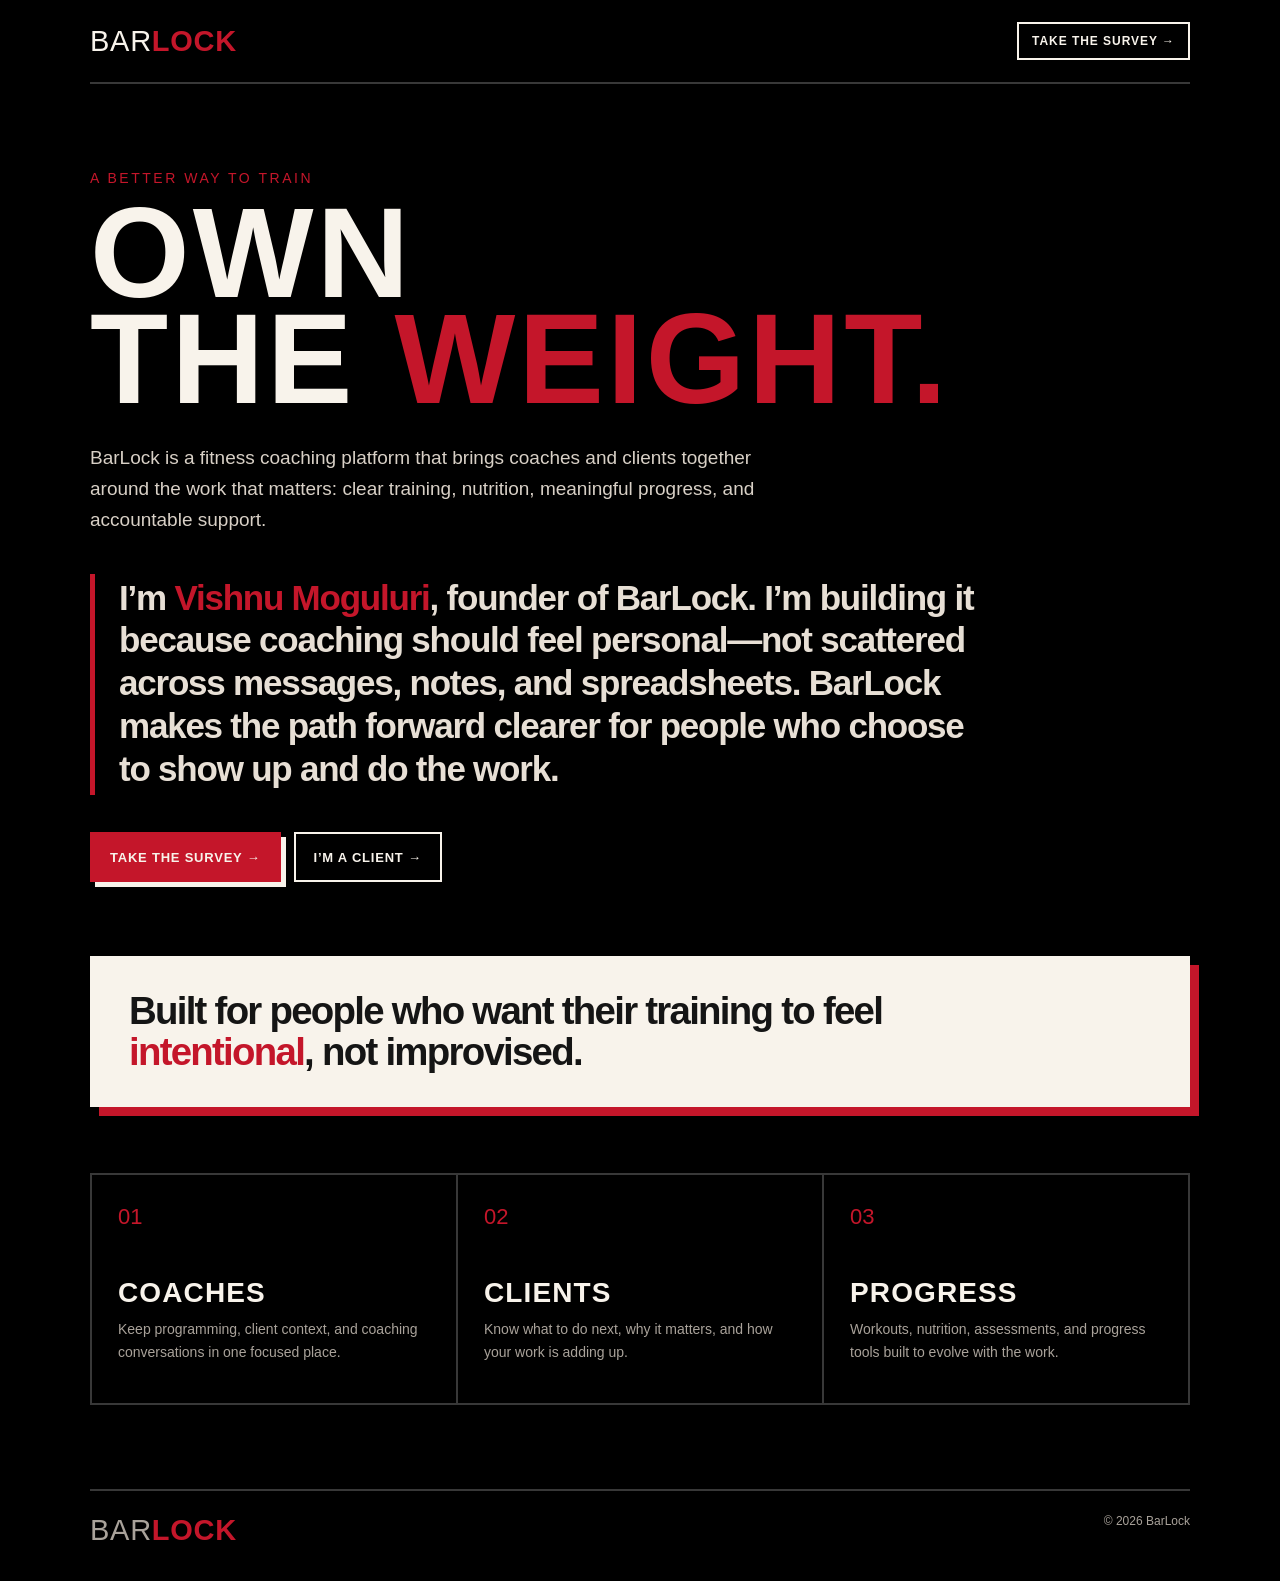
==== commit 1a31bb4b: "Emphasize founder story and remove closing block" ====
--- a/index.html
+++ b/index.html
@@ -1,4 +1,4 @@
 <!doctype html>
 <html lang="en"><head><meta charset="utf-8"><meta name="viewport" content="width=device-width,initial-scale=1"><meta name="description" content="BarLock connects coaches and clients around the work that matters."><title>BarLock — Own the Weight</title><style>
-:root{--ink:#151515;--cream:#f8f3eb;--muted:#a9a29a;--line:#383838;--red:#c4162a;--black:#000;--shadow:9px 9px 0 var(--red)}*{box-sizing:border-box}body{margin:0;background:var(--black);color:var(--cream);font-family:Arial,Helvetica,sans-serif}.shell{width:min(1100px,calc(100% - 36px));margin:auto}.nav{height:84px;display:flex;align-items:center;justify-content:space-between;border-bottom:2px solid var(--line)}a{color:inherit;text-decoration:none}.brand,.eyebrow,h1,h2,.number{font-family:Impact,Haettenschweiler,"Arial Narrow Bold",sans-serif}.brand{font-size:29px;letter-spacing:.025em;text-transform:uppercase}.brand b{color:var(--red)}.nav-link{border:2px solid var(--cream);padding:10px 13px;font-size:12px;font-weight:800;letter-spacing:.08em;text-transform:uppercase}.nav-link:hover{background:var(--cream);color:var(--ink)}.hero{padding:86px 0 68px;max-width:900px}.eyebrow{margin:0 0 14px;color:var(--red);font-size:14px;letter-spacing:.18em;text-transform:uppercase}h1{font-size:clamp(66px,10vw,142px);font-weight:900;letter-spacing:.025em;line-height:.83;margin:0;text-transform:uppercase}h1 span{color:var(--red)}.lede{max-width:690px;color:#d8d0c6;font-size:19px;line-height:1.62;margin:31px 0 0}.founder-note{border-left:4px solid var(--red);color:var(--muted);font-size:16px;line-height:1.65;max-width:760px;margin:25px 0 0;padding-left:18px}.founder-note strong{color:var(--cream)}.actions{display:flex;flex-wrap:wrap;gap:13px;margin-top:33px}.button{border:2px solid var(--cream);display:inline-flex;align-items:center;justify-content:center;min-height:50px;padding:0 18px;font-size:13px;font-weight:900;letter-spacing:.06em;text-transform:uppercase}.button.primary{background:var(--red);border-color:var(--red);box-shadow:5px 5px 0 var(--cream)}.button.primary:hover{background:#e02a3e}.button.secondary:hover{background:var(--cream);color:var(--ink)}.statement{background:var(--cream);color:var(--ink);border:3px solid var(--cream);box-shadow:var(--shadow);padding:32px 36px;margin:0 0 66px}.statement p{font-size:clamp(24px,3vw,39px);font-weight:800;letter-spacing:-.045em;line-height:1.05;margin:0;max-width:850px}.statement p span{color:var(--red)}.grid{display:grid;grid-template-columns:repeat(3,1fr);border-top:2px solid var(--line);border-left:2px solid var(--line);margin-bottom:84px}.card{border-right:2px solid var(--line);border-bottom:2px solid var(--line);padding:29px 26px 33px;min-height:230px}.number{color:var(--red);font-size:22px}.card h2{font-size:28px;letter-spacing:.04em;text-transform:uppercase;margin:47px 0 9px}.card p{color:var(--muted);font-size:14px;line-height:1.65;margin:0}.final{border-top:2px solid var(--line);padding:72px 0;text-align:center}.final h2{font-size:clamp(52px,7vw,90px);letter-spacing:.02em;line-height:.84;text-transform:uppercase;margin:0}.final h2 span{color:var(--red)}.final p{color:#d8d0c6;margin:23px auto 0;max-width:450px;line-height:1.6}.final .actions{justify-content:center}.footer{border-top:2px solid var(--line);display:flex;justify-content:space-between;padding:23px 0 34px;color:var(--muted);font-size:12px}@media(max-width:700px){.shell{width:min(100% - 24px,1100px)}.nav{height:70px}.brand{font-size:24px}.nav-link{padding:8px;font-size:10px}.hero{padding:60px 0 55px}h1{font-size:clamp(58px,18vw,90px)}.lede{font-size:17px}.founder-note{font-size:15px}.statement{padding:25px;margin-bottom:50px;box-shadow:6px 6px 0 var(--red)}.grid{grid-template-columns:1fr;margin-bottom:60px}.card{min-height:0}.card h2{margin-top:25px}.actions{flex-direction:column}.final{padding:60px 0}.footer{gap:10px;flex-direction:column}}
-</style></head><body><div class="shell"><header class="nav"><a class="brand" href="/">Bar<b>Lock</b></a><a class="nav-link" href="https://survey.barlock.fitness/">Take the survey →</a></header><main><section class="hero"><p class="eyebrow">A better way to train</p><h1>Own<br>the <span>weight.</span></h1><p class="lede">BarLock is a fitness coaching platform that brings coaches and clients together around the work that matters: clear training, nutrition, meaningful progress, and accountable support.</p><p class="founder-note">I’m <strong>Vishnu Moguluri</strong>, the founder of BarLock. I’m building it because coaching should feel personal—not scattered across messages, notes, and spreadsheets. BarLock is my attempt to make the path forward clearer for the people who show up and do the work.</p><div class="actions"><a class="button primary" href="https://survey.barlock.fitness/">Take the survey →</a><a class="button secondary" href="https://newclient.barlock.fitness">I’m a client →</a></div></section><section class="statement"><p>Built for people who want their training to feel <span>intentional</span>, not improvised.</p></section><section class="grid" aria-label="What BarLock is built for"><article class="card"><div class="number">01</div><h2>Coaches</h2><p>Keep programming, client context, and coaching conversations in one focused place.</p></article><article class="card"><div class="number">02</div><h2>Clients</h2><p>Know what to do next, why it matters, and how your work is adding up.</p></article><article class="card"><div class="number">03</div><h2>Progress</h2><p>Workouts, nutrition, assessments, and progress tools built to evolve with the work.</p></article></section><section class="final"><p class="eyebrow">BarLock / Vishnu Moguluri</p><h2>Show up.<br><span>Own it.</span></h2><p>A focused fitness coaching platform, built around the people doing the work.</p><div class="actions"><a class="button primary" href="https://survey.barlock.fitness/">Start with the survey →</a></div></section></main><footer class="footer"><span class="brand">Bar<b>Lock</b></span><span>© 2026 BarLock</span></footer></div></body></html>
+:root{--ink:#151515;--cream:#f8f3eb;--muted:#a9a29a;--line:#383838;--red:#c4162a;--black:#000;--shadow:9px 9px 0 var(--red)}*{box-sizing:border-box}body{margin:0;background:var(--black);color:var(--cream);font-family:Arial,Helvetica,sans-serif}.shell{width:min(1100px,calc(100% - 36px));margin:auto}.nav{height:84px;display:flex;align-items:center;justify-content:space-between;border-bottom:2px solid var(--line)}a{color:inherit;text-decoration:none}.brand,.eyebrow,h1,h2,.number{font-family:Impact,Haettenschweiler,"Arial Narrow Bold",sans-serif}.brand{font-size:29px;letter-spacing:.025em;text-transform:uppercase}.brand b{color:var(--red)}.nav-link{border:2px solid var(--cream);padding:10px 13px;font-size:12px;font-weight:800;letter-spacing:.08em;text-transform:uppercase}.nav-link:hover{background:var(--cream);color:var(--ink)}.hero{padding:86px 0 74px;max-width:960px}.eyebrow{margin:0 0 14px;color:var(--red);font-size:14px;letter-spacing:.18em;text-transform:uppercase}h1{font-size:clamp(66px,10vw,142px);font-weight:900;letter-spacing:.025em;line-height:.83;margin:0;text-transform:uppercase}h1 span{color:var(--red)}.lede{max-width:690px;color:#d8d0c6;font-size:19px;line-height:1.62;margin:31px 0 0}.founder-note{border-left:5px solid var(--red);color:#e7dfd5;font-size:clamp(23px,2.8vw,35px);font-weight:600;letter-spacing:-.035em;line-height:1.22;max-width:900px;margin:38px 0 0;padding:3px 0 5px 24px}.founder-note strong{color:var(--red)}.actions{display:flex;flex-wrap:wrap;gap:13px;margin-top:37px}.button{border:2px solid var(--cream);display:inline-flex;align-items:center;justify-content:center;min-height:50px;padding:0 18px;font-size:13px;font-weight:900;letter-spacing:.06em;text-transform:uppercase}.button.primary{background:var(--red);border-color:var(--red);box-shadow:5px 5px 0 var(--cream)}.button.primary:hover{background:#e02a3e}.button.secondary:hover{background:var(--cream);color:var(--ink)}.statement{background:var(--cream);color:var(--ink);border:3px solid var(--cream);box-shadow:var(--shadow);padding:32px 36px;margin:0 0 66px}.statement p{font-size:clamp(24px,3vw,39px);font-weight:800;letter-spacing:-.045em;line-height:1.05;margin:0;max-width:850px}.statement p span{color:var(--red)}.grid{display:grid;grid-template-columns:repeat(3,1fr);border-top:2px solid var(--line);border-left:2px solid var(--line);margin-bottom:84px}.card{border-right:2px solid var(--line);border-bottom:2px solid var(--line);padding:29px 26px 33px;min-height:230px}.number{color:var(--red);font-size:22px}.card h2{font-size:28px;letter-spacing:.04em;text-transform:uppercase;margin:47px 0 9px}.card p{color:var(--muted);font-size:14px;line-height:1.65;margin:0}.footer{border-top:2px solid var(--line);display:flex;justify-content:space-between;padding:23px 0 34px;color:var(--muted);font-size:12px}@media(max-width:700px){.shell{width:min(100% - 24px,1100px)}.nav{height:70px}.brand{font-size:24px}.nav-link{padding:8px;font-size:10px}.hero{padding:60px 0 55px}h1{font-size:clamp(58px,18vw,90px)}.lede{font-size:17px}.founder-note{font-size:clamp(21px,7vw,29px);padding-left:18px;margin-top:30px}.statement{padding:25px;margin-bottom:50px;box-shadow:6px 6px 0 var(--red)}.grid{grid-template-columns:1fr;margin-bottom:60px}.card{min-height:0}.card h2{margin-top:25px}.actions{flex-direction:column}.footer{gap:10px;flex-direction:column}}
+</style></head><body><div class="shell"><header class="nav"><a class="brand" href="/">Bar<b>Lock</b></a><a class="nav-link" href="https://survey.barlock.fitness/">Take the survey →</a></header><main><section class="hero"><p class="eyebrow">A better way to train</p><h1>Own<br>the <span>weight.</span></h1><p class="lede">BarLock is a fitness coaching platform that brings coaches and clients together around the work that matters: clear training, nutrition, meaningful progress, and accountable support.</p><p class="founder-note">I’m <strong>Vishnu Moguluri</strong>, founder of BarLock. I’m building it because coaching should feel personal—not scattered across messages, notes, and spreadsheets. BarLock makes the path forward clearer for people who choose to show up and do the work.</p><div class="actions"><a class="button primary" href="https://survey.barlock.fitness/">Take the survey →</a><a class="button secondary" href="https://newclient.barlock.fitness">I’m a client →</a></div></section><section class="statement"><p>Built for people who want their training to feel <span>intentional</span>, not improvised.</p></section><section class="grid" aria-label="What BarLock is built for"><article class="card"><div class="number">01</div><h2>Coaches</h2><p>Keep programming, client context, and coaching conversations in one focused place.</p></article><article class="card"><div class="number">02</div><h2>Clients</h2><p>Know what to do next, why it matters, and how your work is adding up.</p></article><article class="card"><div class="number">03</div><h2>Progress</h2><p>Workouts, nutrition, assessments, and progress tools built to evolve with the work.</p></article></section></main><footer class="footer"><span class="brand">Bar<b>Lock</b></span><span>© 2026 BarLock</span></footer></div></body></html>
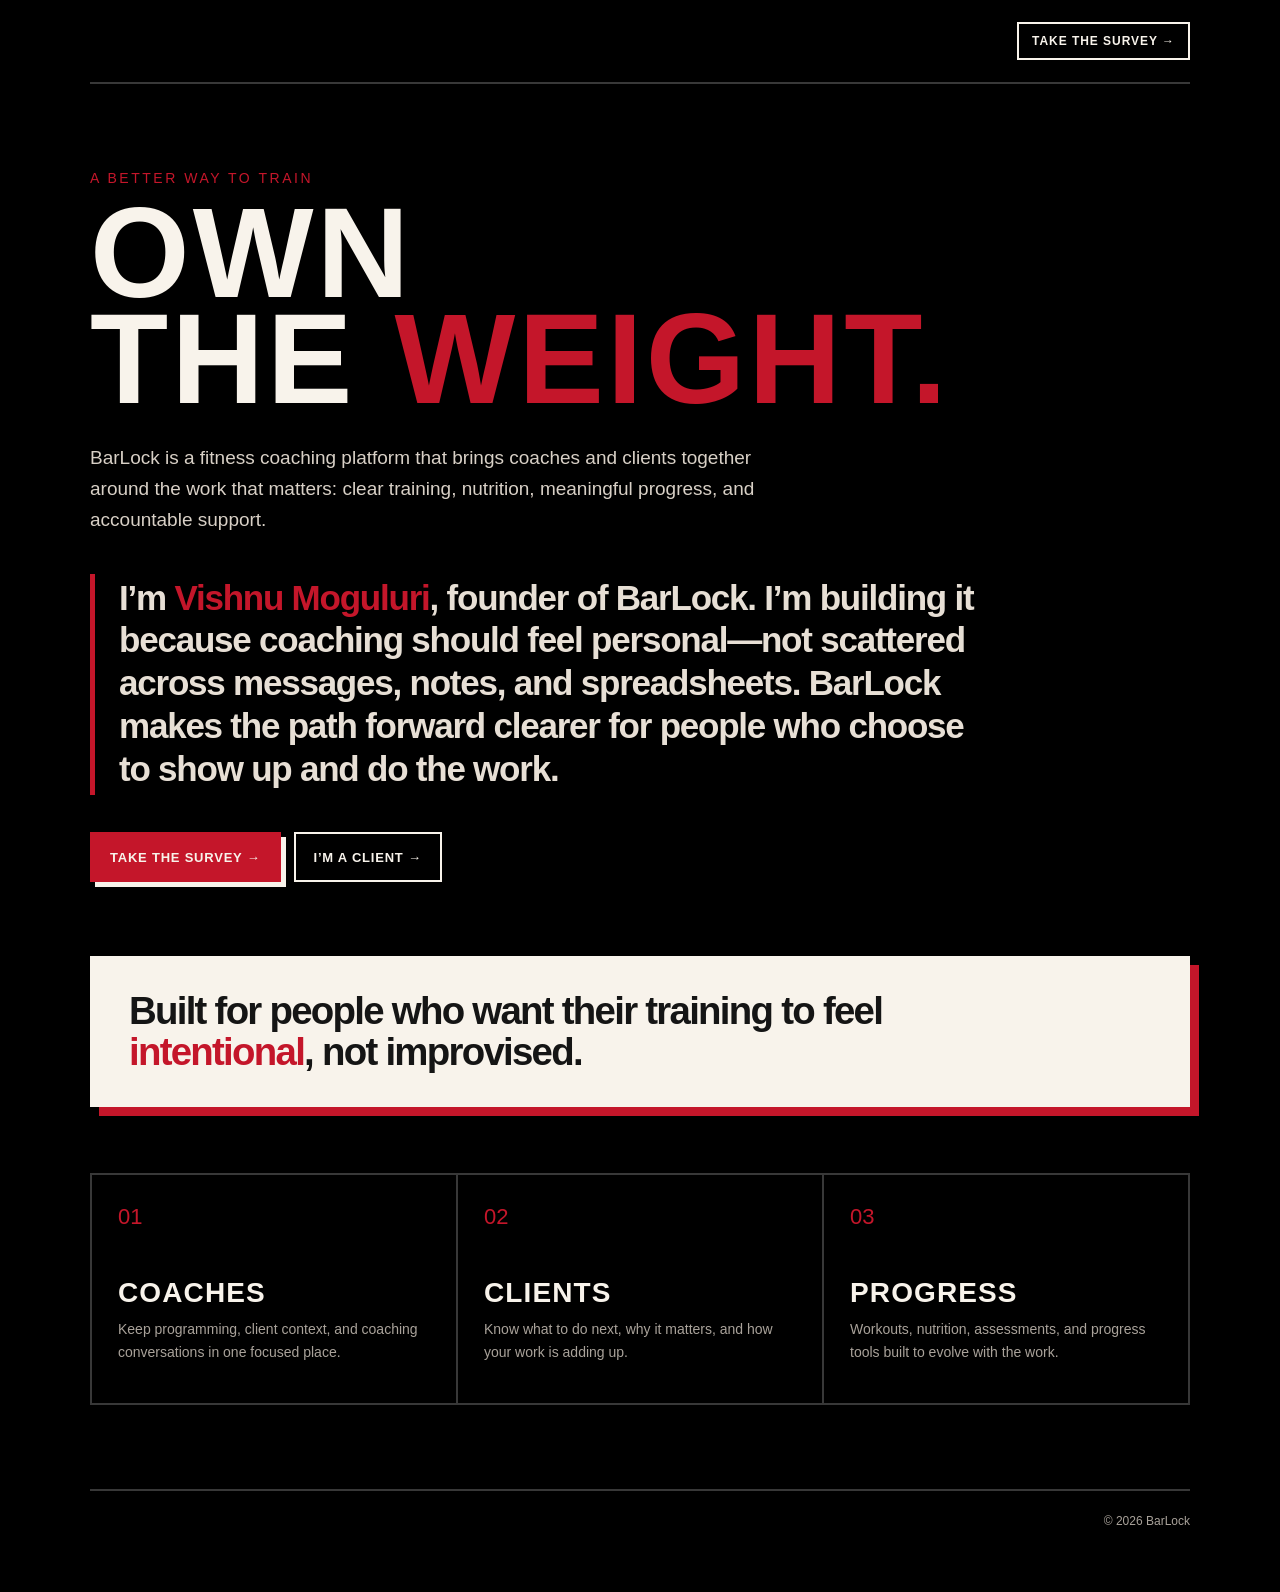
==== commit 37b46ee9: "Use supplied BarLock logo" ====
--- a/index.html
+++ b/index.html
@@ -1,4 +1,4 @@
 <!doctype html>
-<html lang="en"><head><meta charset="utf-8"><meta name="viewport" content="width=device-width,initial-scale=1"><meta name="description" content="BarLock connects coaches and clients around the work that matters."><title>BarLock — Own the Weight</title><style>
+<html lang="en"><head><meta charset="utf-8"><meta name="viewport" content="width=device-width,initial-scale=1"><meta name="description" content="BarLock connects coaches and clients around the work that matters."><title>BarLock — Own the Weight</title><link rel="stylesheet" href="logo.css"><style>
 :root{--ink:#151515;--cream:#f8f3eb;--muted:#a9a29a;--line:#383838;--red:#c4162a;--black:#000;--shadow:9px 9px 0 var(--red)}*{box-sizing:border-box}body{margin:0;background:var(--black);color:var(--cream);font-family:Arial,Helvetica,sans-serif}.shell{width:min(1100px,calc(100% - 36px));margin:auto}.nav{height:84px;display:flex;align-items:center;justify-content:space-between;border-bottom:2px solid var(--line)}a{color:inherit;text-decoration:none}.brand,.eyebrow,h1,h2,.number{font-family:Impact,Haettenschweiler,"Arial Narrow Bold",sans-serif}.brand{font-size:29px;letter-spacing:.025em;text-transform:uppercase}.brand b{color:var(--red)}.nav-link{border:2px solid var(--cream);padding:10px 13px;font-size:12px;font-weight:800;letter-spacing:.08em;text-transform:uppercase}.nav-link:hover{background:var(--cream);color:var(--ink)}.hero{padding:86px 0 74px;max-width:960px}.eyebrow{margin:0 0 14px;color:var(--red);font-size:14px;letter-spacing:.18em;text-transform:uppercase}h1{font-size:clamp(66px,10vw,142px);font-weight:900;letter-spacing:.025em;line-height:.83;margin:0;text-transform:uppercase}h1 span{color:var(--red)}.lede{max-width:690px;color:#d8d0c6;font-size:19px;line-height:1.62;margin:31px 0 0}.founder-note{border-left:5px solid var(--red);color:#e7dfd5;font-size:clamp(23px,2.8vw,35px);font-weight:600;letter-spacing:-.035em;line-height:1.22;max-width:900px;margin:38px 0 0;padding:3px 0 5px 24px}.founder-note strong{color:var(--red)}.actions{display:flex;flex-wrap:wrap;gap:13px;margin-top:37px}.button{border:2px solid var(--cream);display:inline-flex;align-items:center;justify-content:center;min-height:50px;padding:0 18px;font-size:13px;font-weight:900;letter-spacing:.06em;text-transform:uppercase}.button.primary{background:var(--red);border-color:var(--red);box-shadow:5px 5px 0 var(--cream)}.button.primary:hover{background:#e02a3e}.button.secondary:hover{background:var(--cream);color:var(--ink)}.statement{background:var(--cream);color:var(--ink);border:3px solid var(--cream);box-shadow:var(--shadow);padding:32px 36px;margin:0 0 66px}.statement p{font-size:clamp(24px,3vw,39px);font-weight:800;letter-spacing:-.045em;line-height:1.05;margin:0;max-width:850px}.statement p span{color:var(--red)}.grid{display:grid;grid-template-columns:repeat(3,1fr);border-top:2px solid var(--line);border-left:2px solid var(--line);margin-bottom:84px}.card{border-right:2px solid var(--line);border-bottom:2px solid var(--line);padding:29px 26px 33px;min-height:230px}.number{color:var(--red);font-size:22px}.card h2{font-size:28px;letter-spacing:.04em;text-transform:uppercase;margin:47px 0 9px}.card p{color:var(--muted);font-size:14px;line-height:1.65;margin:0}.footer{border-top:2px solid var(--line);display:flex;justify-content:space-between;padding:23px 0 34px;color:var(--muted);font-size:12px}@media(max-width:700px){.shell{width:min(100% - 24px,1100px)}.nav{height:70px}.brand{font-size:24px}.nav-link{padding:8px;font-size:10px}.hero{padding:60px 0 55px}h1{font-size:clamp(58px,18vw,90px)}.lede{font-size:17px}.founder-note{font-size:clamp(21px,7vw,29px);padding-left:18px;margin-top:30px}.statement{padding:25px;margin-bottom:50px;box-shadow:6px 6px 0 var(--red)}.grid{grid-template-columns:1fr;margin-bottom:60px}.card{min-height:0}.card h2{margin-top:25px}.actions{flex-direction:column}.footer{gap:10px;flex-direction:column}}
 </style></head><body><div class="shell"><header class="nav"><a class="brand" href="/">Bar<b>Lock</b></a><a class="nav-link" href="https://survey.barlock.fitness/">Take the survey →</a></header><main><section class="hero"><p class="eyebrow">A better way to train</p><h1>Own<br>the <span>weight.</span></h1><p class="lede">BarLock is a fitness coaching platform that brings coaches and clients together around the work that matters: clear training, nutrition, meaningful progress, and accountable support.</p><p class="founder-note">I’m <strong>Vishnu Moguluri</strong>, founder of BarLock. I’m building it because coaching should feel personal—not scattered across messages, notes, and spreadsheets. BarLock makes the path forward clearer for people who choose to show up and do the work.</p><div class="actions"><a class="button primary" href="https://survey.barlock.fitness/">Take the survey →</a><a class="button secondary" href="https://newclient.barlock.fitness">I’m a client →</a></div></section><section class="statement"><p>Built for people who want their training to feel <span>intentional</span>, not improvised.</p></section><section class="grid" aria-label="What BarLock is built for"><article class="card"><div class="number">01</div><h2>Coaches</h2><p>Keep programming, client context, and coaching conversations in one focused place.</p></article><article class="card"><div class="number">02</div><h2>Clients</h2><p>Know what to do next, why it matters, and how your work is adding up.</p></article><article class="card"><div class="number">03</div><h2>Progress</h2><p>Workouts, nutrition, assessments, and progress tools built to evolve with the work.</p></article></section></main><footer class="footer"><span class="brand">Bar<b>Lock</b></span><span>© 2026 BarLock</span></footer></div></body></html>
--- a/logo.css
+++ b/logo.css
@@ -0,0 +1,14 @@
+.brand {
+  background: url("https://github.com/vishnunotnice/Portfolio/blob/main/Barlock%20new%20logo%20black%20bg.png?raw=true") center / contain no-repeat;
+  display: block;
+  height: 44px;
+  width: 166px;
+  font-size: 0 !important;
+  letter-spacing: 0 !important;
+}
+
+.brand b { display: none; }
+
+@media (max-width: 700px) {
+  .brand { height: 36px; width: 136px; }
+}
